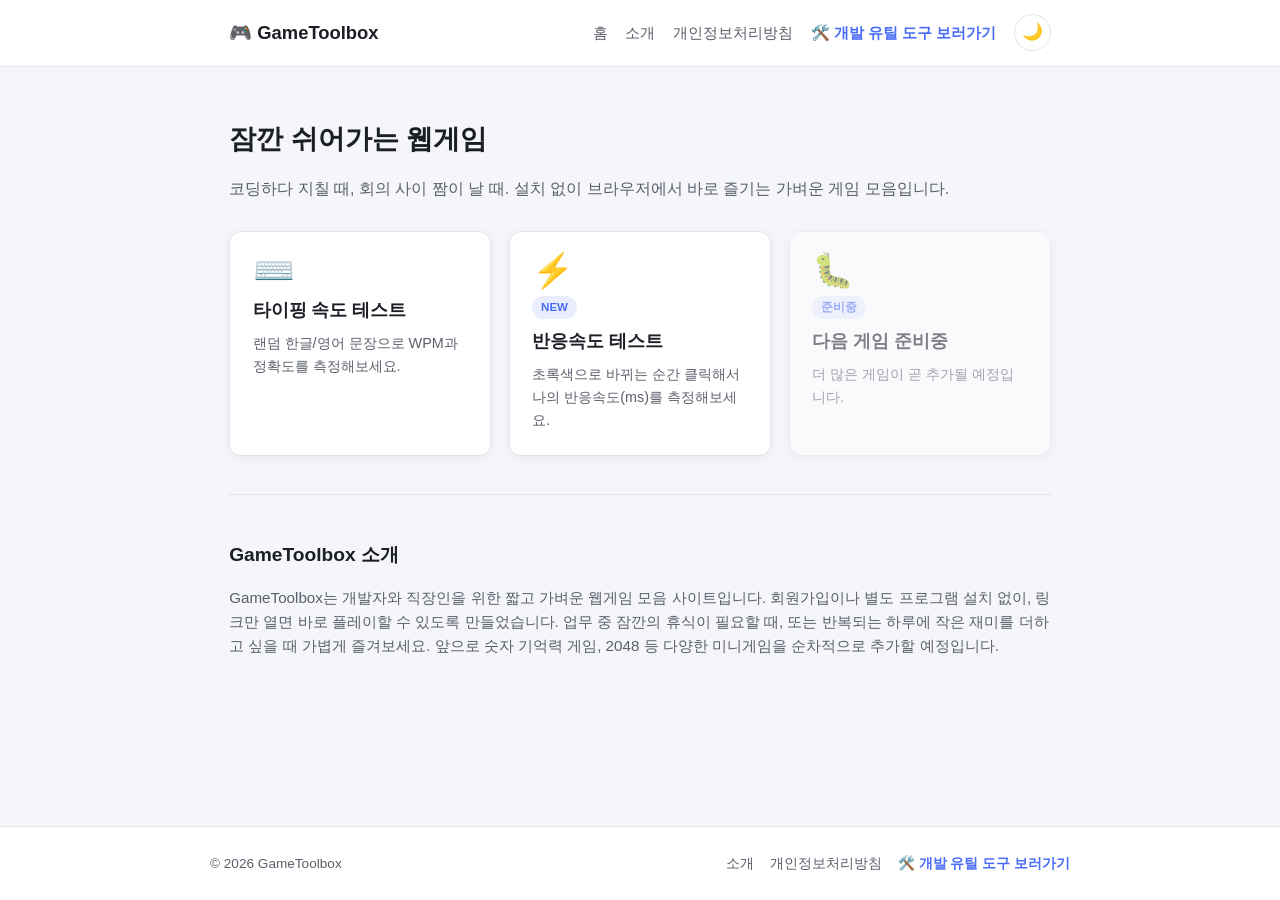
==== index.html @ 72c4d0c0 "Add reaction speed test game Second game: 반응속도 테스트 — click when the stage turns green to measure rea" ====
<!DOCTYPE html>
<html lang="ko">
<head>
<meta charset="UTF-8" />
<meta name="viewport" content="width=device-width, initial-scale=1.0" />
<title>GameToolbox - 개발자·직장인을 위한 웹게임 모음</title>
<meta name="description" content="설치 없이 브라우저에서 바로 즐기는 개발자·직장인 웹게임 모음. 타이핑 속도 테스트로 잠깐의 휴식과 실력 향상을 동시에 잡아보세요." />
<link rel="icon" href="data:,">
<link rel="stylesheet" href="assets/css/common.css" />
</head>
<body>

<header class="site-header">
  <nav class="nav">
    <a href="index.html" class="nav-brand">🎮 GameToolbox</a>
    <div class="nav-links">
      <a href="index.html">홈</a>
      <a href="about.html">소개</a>
      <a href="privacy.html">개인정보처리방침</a>
      <a href="https://moraenymph-oss.github.io/devtoolbox/" class="external" target="_blank" rel="noopener">🛠️ 개발 유틸 도구 보러가기</a>
      <button type="button" class="theme-toggle" data-theme-toggle aria-label="다크모드 전환">🌙</button>
    </div>
  </nav>
</header>

<main>
  <h1 class="page-title">잠깐 쉬어가는 웹게임</h1>
  <p class="page-desc">코딩하다 지칠 때, 회의 사이 짬이 날 때. 설치 없이 브라우저에서 바로 즐기는 가벼운 게임 모음입니다.</p>

  <section class="game-grid">
    <a href="typing-test.html" class="game-card">
      <div class="game-icon">⌨️</div>
      <h3>타이핑 속도 테스트</h3>
      <p>랜덤 한글/영어 문장으로 WPM과 정확도를 측정해보세요.</p>
    </a>

    <a href="reaction-test.html" class="game-card">
      <div class="game-icon">⚡</div>
      <span class="badge">NEW</span>
      <h3>반응속도 테스트</h3>
      <p>초록색으로 바뀌는 순간 클릭해서 나의 반응속도(ms)를 측정해보세요.</p>
    </a>

    <div class="game-card coming-soon">
      <div class="game-icon">🐛</div>
      <span class="badge">준비중</span>
      <h3>다음 게임 준비중</h3>
      <p>더 많은 게임이 곧 추가될 예정입니다.</p>
    </div>
  </section>

  <section class="info-section">
    <h2>GameToolbox 소개</h2>
    <p>
      GameToolbox는 개발자와 직장인을 위한 짧고 가벼운 웹게임 모음 사이트입니다.
      회원가입이나 별도 프로그램 설치 없이, 링크만 열면 바로 플레이할 수 있도록 만들었습니다.
      업무 중 잠깐의 휴식이 필요할 때, 또는 반복되는 하루에 작은 재미를 더하고 싶을 때 가볍게 즐겨보세요.
      앞으로 숫자 기억력 게임, 2048 등 다양한 미니게임을 순차적으로 추가할 예정입니다.
    </p>
  </section>
</main>

<footer class="site-footer">
  <div class="footer-inner">
    <span>&copy; 2026 GameToolbox</span>
    <div class="footer-links">
      <a href="about.html">소개</a>
      <a href="privacy.html">개인정보처리방침</a>
      <a href="https://moraenymph-oss.github.io/devtoolbox/" class="external" target="_blank" rel="noopener">🛠️ 개발 유틸 도구 보러가기</a>
    </div>
  </div>
</footer>

<script src="assets/js/common.js"></script>
</body>
</html>
---- assets/css/common.css ----
/* ==========================================================================
   GameToolbox 공통 스타일 (네비게이션, 푸터, 다크모드, 카드, 광고 영역)
   ========================================================================== */

:root {
  --bg: #f5f6fa;
  --bg-elevated: #ffffff;
  --fg: #1c1e26;
  --fg-muted: #5b5f6b;
  --border: #e2e4ea;
  --accent: #4a6cf7;
  --accent-hover: #3a5ce0;
  --correct: #1f9d55;
  --incorrect: #e0324b;
  --incorrect-bg: rgba(224, 50, 75, 0.12);
  --shadow: 0 2px 10px rgba(20, 22, 30, 0.06);
  --radius: 12px;
  --max-width: 860px;
}

[data-theme="dark"] {
  --bg: #14161c;
  --bg-elevated: #1d2029;
  --fg: #e9eaf0;
  --fg-muted: #9aa0ae;
  --border: #2b2e3a;
  --accent: #6d8bff;
  --accent-hover: #8199ff;
  --correct: #3ddc84;
  --incorrect: #ff5c72;
  --incorrect-bg: rgba(255, 92, 114, 0.16);
  --shadow: 0 2px 14px rgba(0, 0, 0, 0.35);
}

@media (prefers-color-scheme: dark) {
  :root:not([data-theme="light"]) {
    --bg: #14161c;
    --bg-elevated: #1d2029;
    --fg: #e9eaf0;
    --fg-muted: #9aa0ae;
    --border: #2b2e3a;
    --accent: #6d8bff;
    --accent-hover: #8199ff;
    --correct: #3ddc84;
    --incorrect: #ff5c72;
    --incorrect-bg: rgba(255, 92, 114, 0.16);
    --shadow: 0 2px 14px rgba(0, 0, 0, 0.35);
  }
}

* {
  box-sizing: border-box;
}

html {
  -webkit-text-size-adjust: 100%;
}

body {
  margin: 0;
  font-family: "Pretendard", "Apple SD Gothic Neo", "Malgun Gothic", -apple-system,
    BlinkMacSystemFont, "Segoe UI", Roboto, sans-serif;
  background: var(--bg);
  color: var(--fg);
  line-height: 1.6;
  transition: background 0.2s ease, color 0.2s ease;
  min-height: 100vh;
  display: flex;
  flex-direction: column;
}

a {
  color: var(--accent);
  text-decoration: none;
}

a:hover {
  color: var(--accent-hover);
  text-decoration: underline;
}

/* ---------- 네비게이션 ---------- */
.site-header {
  border-bottom: 1px solid var(--border);
  background: var(--bg-elevated);
  position: sticky;
  top: 0;
  z-index: 20;
}

.nav {
  max-width: var(--max-width);
  margin: 0 auto;
  padding: 0.9rem 1.2rem;
  display: flex;
  align-items: center;
  justify-content: space-between;
  gap: 1rem;
  flex-wrap: wrap;
}

.nav-brand {
  font-size: 1.15rem;
  font-weight: 800;
  color: var(--fg);
  display: flex;
  align-items: center;
  gap: 0.4rem;
}

.nav-brand:hover {
  text-decoration: none;
  color: var(--accent);
}

.nav-links {
  display: flex;
  align-items: center;
  gap: 1.1rem;
  flex-wrap: wrap;
  font-size: 0.95rem;
}

.nav-links a {
  color: var(--fg-muted);
  font-weight: 500;
}

.nav-links a:hover {
  color: var(--accent);
}

.nav-links a.external {
  color: var(--accent);
  font-weight: 600;
}

.theme-toggle {
  border: 1px solid var(--border);
  background: var(--bg-elevated);
  color: var(--fg);
  border-radius: 999px;
  width: 2.3rem;
  height: 2.3rem;
  display: inline-flex;
  align-items: center;
  justify-content: center;
  cursor: pointer;
  font-size: 1.05rem;
  line-height: 1;
  transition: background 0.15s ease, transform 0.1s ease;
}

.theme-toggle:hover {
  background: var(--border);
}

.theme-toggle:active {
  transform: scale(0.94);
}

/* ---------- 레이아웃 ---------- */
main {
  flex: 1;
  width: 100%;
  max-width: var(--max-width);
  margin: 0 auto;
  padding: 2rem 1.2rem 3rem;
}

.page-title {
  font-size: 1.7rem;
  font-weight: 800;
  margin-bottom: 0.4rem;
}

.page-desc {
  color: var(--fg-muted);
  margin-bottom: 1.8rem;
}

/* ---------- 카드 (게임 목록) ---------- */
.game-grid {
  display: grid;
  grid-template-columns: repeat(auto-fill, minmax(240px, 1fr));
  gap: 1.1rem;
  margin-top: 1.5rem;
}

.game-card {
  background: var(--bg-elevated);
  border: 1px solid var(--border);
  border-radius: var(--radius);
  padding: 1.4rem;
  box-shadow: var(--shadow);
  transition: transform 0.15s ease, border-color 0.15s ease;
  display: flex;
  flex-direction: column;
  gap: 0.5rem;
}

.game-card:hover {
  transform: translateY(-3px);
  border-color: var(--accent);
  text-decoration: none;
}

.game-card .game-icon {
  font-size: 2.1rem;
  line-height: 1;
}

.game-card h3 {
  margin: 0;
  font-size: 1.1rem;
  color: var(--fg);
}

.game-card p {
  margin: 0;
  font-size: 0.9rem;
  color: var(--fg-muted);
}

.game-card .badge {
  align-self: flex-start;
  font-size: 0.72rem;
  font-weight: 700;
  padding: 0.15rem 0.55rem;
  border-radius: 999px;
  background: rgba(74, 108, 247, 0.12);
  color: var(--accent);
}

.game-card.coming-soon {
  opacity: 0.55;
  cursor: default;
  pointer-events: none;
}

/* ---------- 공통 버튼 ---------- */
.btn {
  display: inline-flex;
  align-items: center;
  justify-content: center;
  gap: 0.4rem;
  border: none;
  border-radius: 999px;
  padding: 0.75rem 1.7rem;
  font-size: 1rem;
  font-weight: 700;
  cursor: pointer;
  background: var(--accent);
  color: #fff;
  transition: background 0.15s ease, transform 0.1s ease;
}

.btn:hover {
  background: var(--accent-hover);
  text-decoration: none;
}

.btn:active {
  transform: scale(0.97);
}

.btn-outline {
  background: transparent;
  color: var(--accent);
  border: 1.5px solid var(--accent);
}

.btn-outline:hover {
  background: rgba(74, 108, 247, 0.1);
}

/* ---------- 광고 영역 ---------- */
.ad-slot {
  border: 1px dashed var(--border);
  border-radius: var(--radius);
  padding: 1.1rem;
  text-align: center;
  color: var(--fg-muted);
  font-size: 0.82rem;
  background: var(--bg-elevated);
  margin: 1.6rem 0;
  min-height: 90px;
  display: flex;
  align-items: center;
  justify-content: center;
}

/* ---------- 안내/팁 섹션 ---------- */
.info-section {
  margin-top: 2.4rem;
  padding-top: 1.8rem;
  border-top: 1px solid var(--border);
}

.info-section h2 {
  font-size: 1.2rem;
  margin-bottom: 0.7rem;
}

.info-section p {
  color: var(--fg-muted);
  font-size: 0.95rem;
  margin-bottom: 0.9rem;
}

.info-section ul {
  color: var(--fg-muted);
  font-size: 0.95rem;
  padding-left: 1.3rem;
}

.info-section li {
  margin-bottom: 0.45rem;
}

/* ---------- 푸터 ---------- */
.site-footer {
  border-top: 1px solid var(--border);
  background: var(--bg-elevated);
  padding: 1.6rem 1.2rem;
  margin-top: 2rem;
}

.footer-inner {
  max-width: var(--max-width);
  margin: 0 auto;
  display: flex;
  flex-wrap: wrap;
  gap: 0.8rem 1.4rem;
  align-items: center;
  justify-content: space-between;
  font-size: 0.85rem;
  color: var(--fg-muted);
}

.footer-links {
  display: flex;
  gap: 1rem;
  flex-wrap: wrap;
}

.footer-links a {
  color: var(--fg-muted);
}

.footer-links a.external {
  color: var(--accent);
  font-weight: 600;
}

/* ---------- 게임 공통 UI (패널/통계바/결과화면) ---------- */
.panel {
  background: var(--bg-elevated);
  border: 1px solid var(--border);
  border-radius: var(--radius);
  box-shadow: var(--shadow);
  padding: 1.5rem;
}

.stat-bar {
  display: flex;
  align-items: center;
  gap: 1.4rem;
  margin-bottom: 1.2rem;
  flex-wrap: wrap;
}

.stat {
  display: flex;
  flex-direction: column;
  gap: 0.1rem;
}

.stat-label {
  font-size: 0.75rem;
  color: var(--fg-muted);
  text-transform: uppercase;
  letter-spacing: 0.03em;
}

.stat-value {
  font-size: 1.25rem;
  font-weight: 800;
  font-variant-numeric: tabular-nums;
}

.btn-sm {
  padding: 0.45rem 1rem;
  font-size: 0.85rem;
}

.stat-bar .btn-sm {
  margin-left: auto;
}

.hint {
  margin: 0.7rem 0 0;
  font-size: 0.82rem;
  color: var(--fg-muted);
  text-align: center;
}

.result-panel {
  text-align: center;
}

.result-title {
  margin: 0 0 1.2rem;
  font-size: 1.4rem;
}

.result-grid {
  display: grid;
  grid-template-columns: repeat(3, 1fr);
  gap: 0.9rem;
  margin-bottom: 0.4rem;
}

.result-box {
  background: var(--bg);
  border: 1px solid var(--border);
  border-radius: var(--radius);
  padding: 1.1rem 0.5rem;
  display: flex;
  flex-direction: column;
  gap: 0.3rem;
}

.result-value {
  font-size: 1.7rem;
  font-weight: 800;
  color: var(--accent);
  font-variant-numeric: tabular-nums;
}

.result-label {
  font-size: 0.78rem;
  color: var(--fg-muted);
}

/* ---------- 반응형 ---------- */
@media (max-width: 480px) {
  .page-title {
    font-size: 1.4rem;
  }

  main {
    padding: 1.4rem 1rem 2.4rem;
  }

  .footer-inner {
    flex-direction: column;
    align-items: flex-start;
  }

  .panel {
    padding: 1.1rem;
  }

  .stat-bar .btn-sm {
    order: 3;
    margin-left: 0;
    width: 100%;
  }

  .result-grid {
    grid-template-columns: 1fr;
  }
}
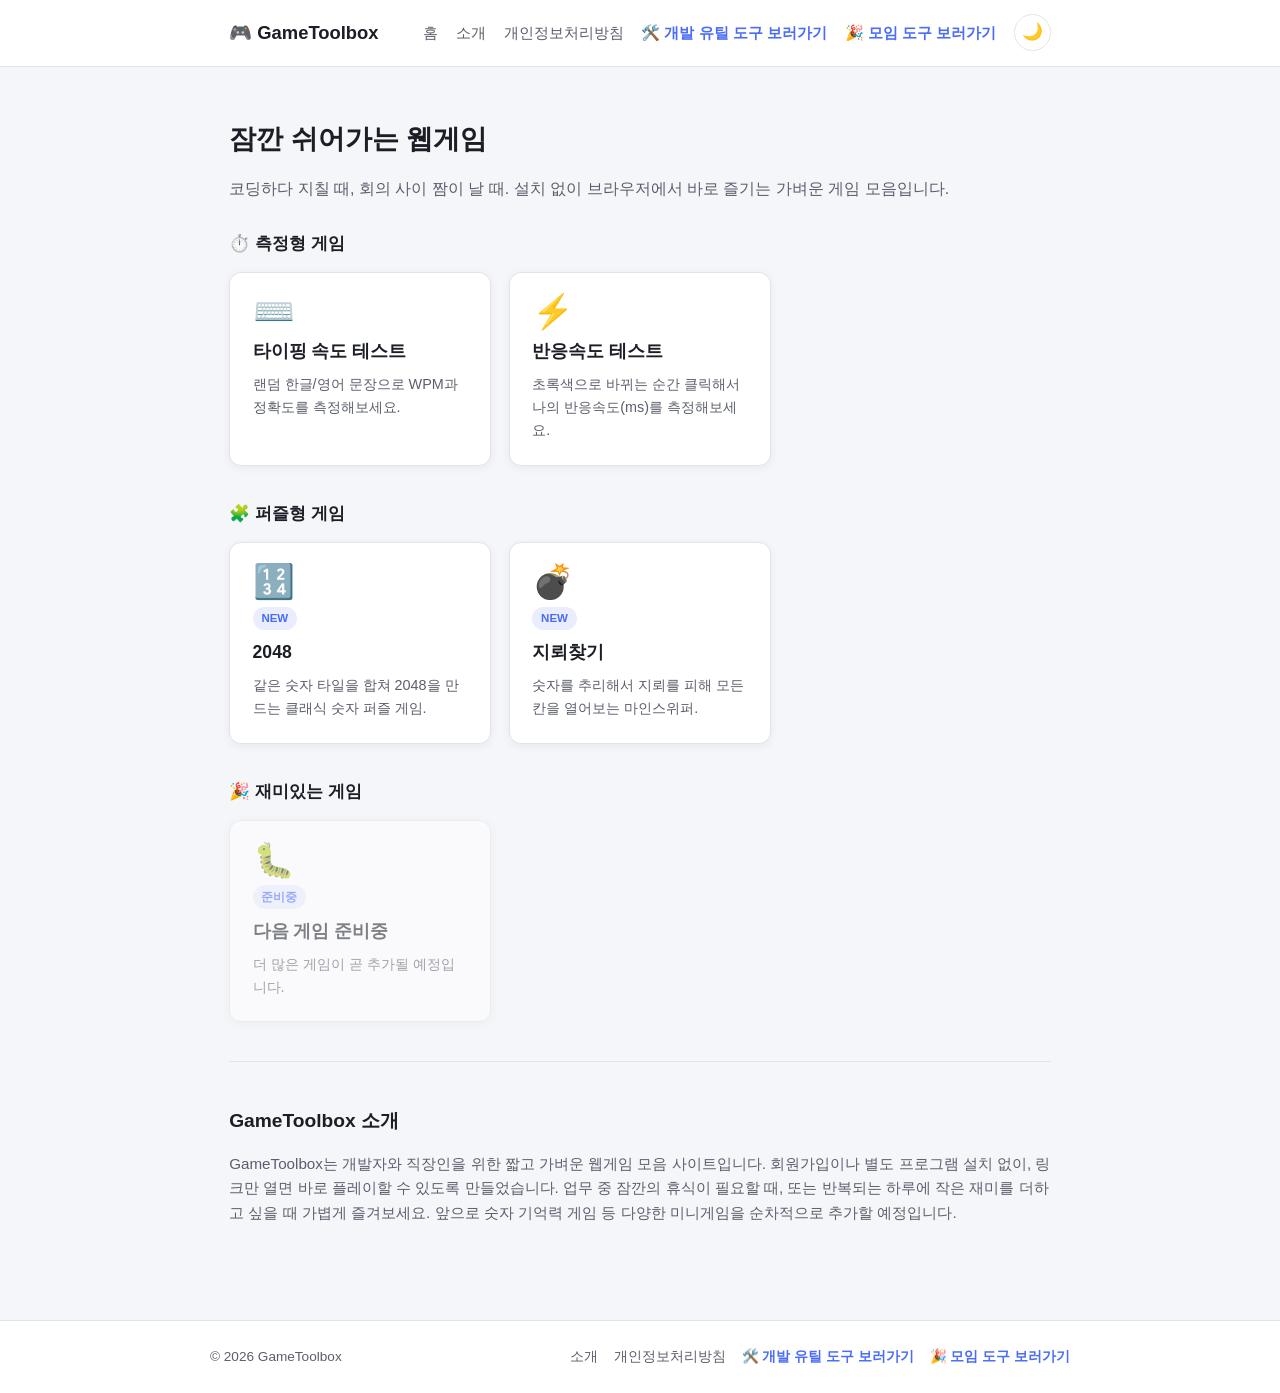
==== commit f6364e28: "Add 2048 and Minesweeper games - 2048: 4x4 grid, arrow keys + swipe, tile slide/merge animations,   " ====
--- a/index.html
+++ b/index.html
@@ -18,6 +18,7 @@
       <a href="about.html">소개</a>
       <a href="privacy.html">개인정보처리방침</a>
       <a href="https://moraenymph-oss.github.io/devtoolbox/" class="external" target="_blank" rel="noopener">🛠️ 개발 유틸 도구 보러가기</a>
+      <a href="https://moraenymph-oss.github.io/partytools-/" class="external" target="_blank" rel="noopener">🎉 모임 도구 보러가기</a>
       <button type="button" class="theme-toggle" data-theme-toggle aria-label="다크모드 전환">🌙</button>
     </div>
   </nav>
@@ -27,25 +28,51 @@
   <h1 class="page-title">잠깐 쉬어가는 웹게임</h1>
   <p class="page-desc">코딩하다 지칠 때, 회의 사이 짬이 날 때. 설치 없이 브라우저에서 바로 즐기는 가벼운 게임 모음입니다.</p>
 
-  <section class="game-grid">
-    <a href="typing-test.html" class="game-card">
-      <div class="game-icon">⌨️</div>
-      <h3>타이핑 속도 테스트</h3>
-      <p>랜덤 한글/영어 문장으로 WPM과 정확도를 측정해보세요.</p>
-    </a>
+  <section class="game-category">
+    <h2 class="category-title">⏱️ 측정형 게임</h2>
+    <div class="game-grid">
+      <a href="typing-test.html" class="game-card">
+        <div class="game-icon">⌨️</div>
+        <h3>타이핑 속도 테스트</h3>
+        <p>랜덤 한글/영어 문장으로 WPM과 정확도를 측정해보세요.</p>
+      </a>
 
-    <a href="reaction-test.html" class="game-card">
-      <div class="game-icon">⚡</div>
-      <span class="badge">NEW</span>
-      <h3>반응속도 테스트</h3>
-      <p>초록색으로 바뀌는 순간 클릭해서 나의 반응속도(ms)를 측정해보세요.</p>
-    </a>
+      <a href="reaction-test.html" class="game-card">
+        <div class="game-icon">⚡</div>
+        <h3>반응속도 테스트</h3>
+        <p>초록색으로 바뀌는 순간 클릭해서 나의 반응속도(ms)를 측정해보세요.</p>
+      </a>
+    </div>
+  </section>
 
-    <div class="game-card coming-soon">
-      <div class="game-icon">🐛</div>
-      <span class="badge">준비중</span>
-      <h3>다음 게임 준비중</h3>
-      <p>더 많은 게임이 곧 추가될 예정입니다.</p>
+  <section class="game-category">
+    <h2 class="category-title">🧩 퍼즐형 게임</h2>
+    <div class="game-grid">
+      <a href="2048.html" class="game-card">
+        <div class="game-icon">🔢</div>
+        <span class="badge">NEW</span>
+        <h3>2048</h3>
+        <p>같은 숫자 타일을 합쳐 2048을 만드는 클래식 숫자 퍼즐 게임.</p>
+      </a>
+
+      <a href="minesweeper.html" class="game-card">
+        <div class="game-icon">💣</div>
+        <span class="badge">NEW</span>
+        <h3>지뢰찾기</h3>
+        <p>숫자를 추리해서 지뢰를 피해 모든 칸을 열어보는 마인스위퍼.</p>
+      </a>
+    </div>
+  </section>
+
+  <section class="game-category">
+    <h2 class="category-title">🎉 재미있는 게임</h2>
+    <div class="game-grid">
+      <div class="game-card coming-soon">
+        <div class="game-icon">🐛</div>
+        <span class="badge">준비중</span>
+        <h3>다음 게임 준비중</h3>
+        <p>더 많은 게임이 곧 추가될 예정입니다.</p>
+      </div>
     </div>
   </section>
 
@@ -55,7 +82,7 @@
       GameToolbox는 개발자와 직장인을 위한 짧고 가벼운 웹게임 모음 사이트입니다.
       회원가입이나 별도 프로그램 설치 없이, 링크만 열면 바로 플레이할 수 있도록 만들었습니다.
       업무 중 잠깐의 휴식이 필요할 때, 또는 반복되는 하루에 작은 재미를 더하고 싶을 때 가볍게 즐겨보세요.
-      앞으로 숫자 기억력 게임, 2048 등 다양한 미니게임을 순차적으로 추가할 예정입니다.
+      앞으로 숫자 기억력 게임 등 다양한 미니게임을 순차적으로 추가할 예정입니다.
     </p>
   </section>
 </main>
@@ -67,6 +94,7 @@
       <a href="about.html">소개</a>
       <a href="privacy.html">개인정보처리방침</a>
       <a href="https://moraenymph-oss.github.io/devtoolbox/" class="external" target="_blank" rel="noopener">🛠️ 개발 유틸 도구 보러가기</a>
+      <a href="https://moraenymph-oss.github.io/partytools-/" class="external" target="_blank" rel="noopener">🎉 모임 도구 보러가기</a>
     </div>
   </div>
 </footer>
--- a/assets/css/common.css
+++ b/assets/css/common.css
@@ -180,11 +180,28 @@
 }
 
 /* ---------- 카드 (게임 목록) ---------- */
+.game-category {
+  margin-top: 2.2rem;
+}
+
+.game-category:first-of-type {
+  margin-top: 0;
+}
+
+.category-title {
+  font-size: 1.05rem;
+  font-weight: 800;
+  margin: 0 0 0.9rem;
+  color: var(--fg);
+  display: flex;
+  align-items: center;
+  gap: 0.4rem;
+}
+
 .game-grid {
   display: grid;
   grid-template-columns: repeat(auto-fill, minmax(240px, 1fr));
   gap: 1.1rem;
-  margin-top: 1.5rem;
 }
 
 .game-card {
@@ -443,6 +460,50 @@
   color: var(--fg-muted);
 }
 
+/* ---------- 게임 오버레이 (보드 위에 뜨는 결과 팝업: 2048/지뢰찾기 등) ---------- */
+.game-overlay {
+  position: absolute;
+  inset: 0;
+  background: rgba(20, 22, 30, 0.72);
+  display: flex;
+  align-items: center;
+  justify-content: center;
+  z-index: 5;
+  border-radius: var(--radius);
+}
+
+.game-overlay[hidden] {
+  display: none;
+}
+
+.overlay-card {
+  background: var(--bg-elevated);
+  border-radius: var(--radius);
+  padding: 1.4rem;
+  width: min(88vw, 320px);
+  text-align: center;
+  box-shadow: var(--shadow);
+}
+
+.overlay-card h3 {
+  margin: 0 0 0.4rem;
+  font-size: 1.3rem;
+}
+
+.overlay-card p {
+  margin: 0 0 0.9rem;
+  color: var(--fg-muted);
+  font-size: 0.9rem;
+}
+
+.overlay-actions {
+  display: flex;
+  gap: 0.6rem;
+  justify-content: center;
+  margin-top: 0.9rem;
+  flex-wrap: wrap;
+}
+
 /* ---------- 반응형 ---------- */
 @media (max-width: 480px) {
   .page-title {
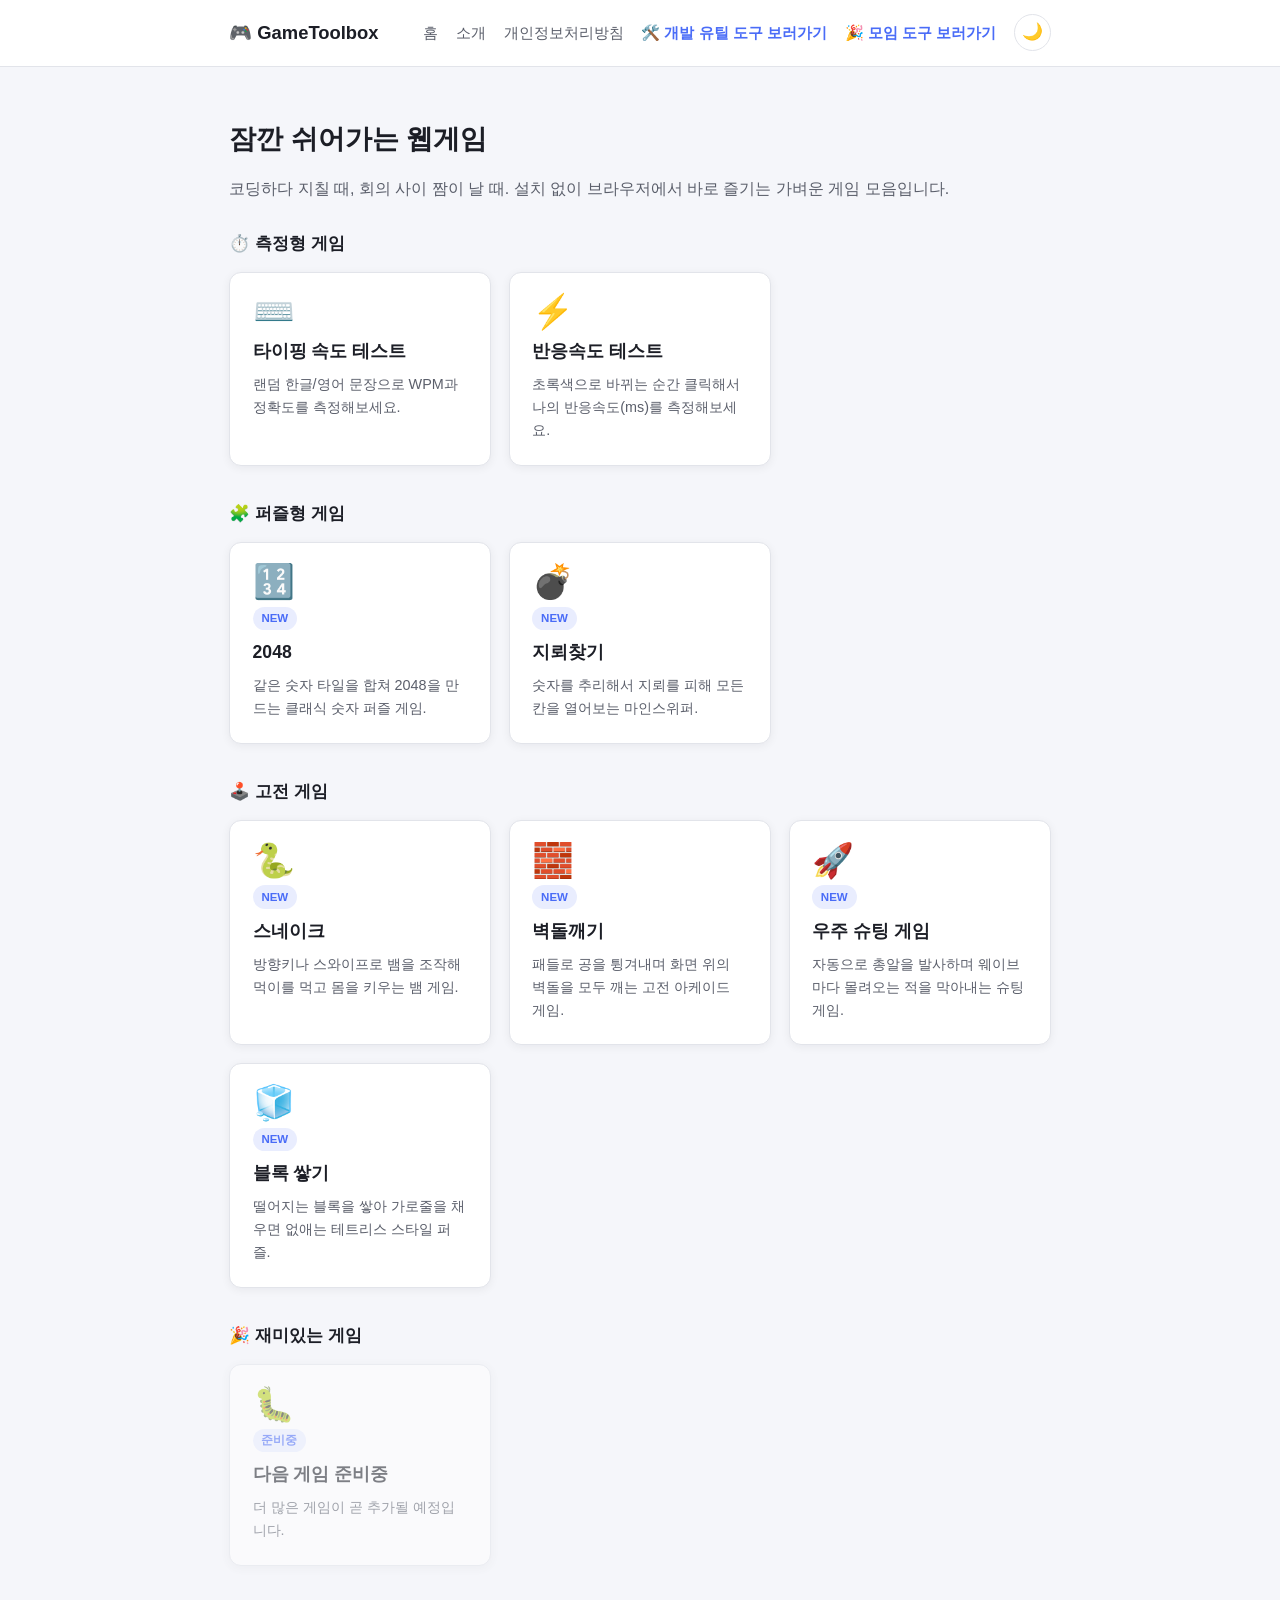
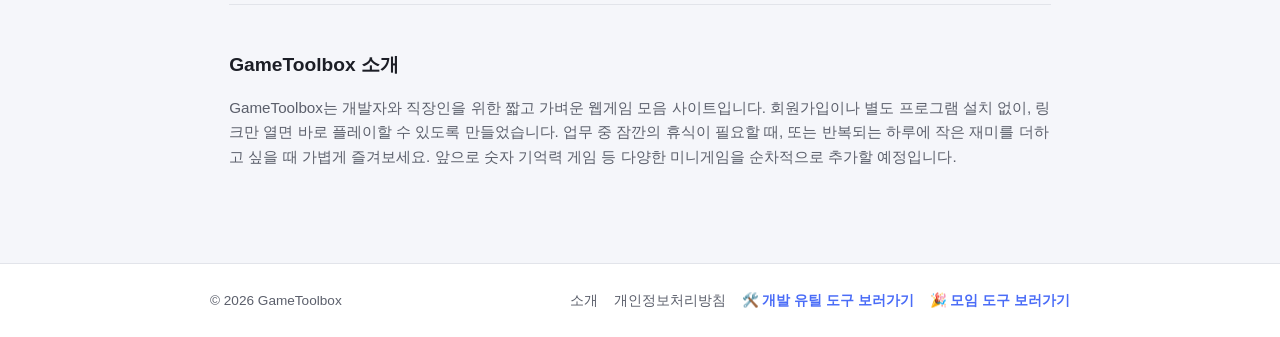
==== commit 93b94b28: "Add four classic arcade games: Snake, Breakout, Space Shooter, Tetris - Snake: grid-based canvas gam" ====
--- a/index.html
+++ b/index.html
@@ -65,6 +65,39 @@
   </section>
 
   <section class="game-category">
+    <h2 class="category-title">🕹️ 고전 게임</h2>
+    <div class="game-grid">
+      <a href="snake.html" class="game-card">
+        <div class="game-icon">🐍</div>
+        <span class="badge">NEW</span>
+        <h3>스네이크</h3>
+        <p>방향키나 스와이프로 뱀을 조작해 먹이를 먹고 몸을 키우는 뱀 게임.</p>
+      </a>
+
+      <a href="breakout.html" class="game-card">
+        <div class="game-icon">🧱</div>
+        <span class="badge">NEW</span>
+        <h3>벽돌깨기</h3>
+        <p>패들로 공을 튕겨내며 화면 위의 벽돌을 모두 깨는 고전 아케이드 게임.</p>
+      </a>
+
+      <a href="shooter.html" class="game-card">
+        <div class="game-icon">🚀</div>
+        <span class="badge">NEW</span>
+        <h3>우주 슈팅 게임</h3>
+        <p>자동으로 총알을 발사하며 웨이브마다 몰려오는 적을 막아내는 슈팅 게임.</p>
+      </a>
+
+      <a href="tetris.html" class="game-card">
+        <div class="game-icon">🧊</div>
+        <span class="badge">NEW</span>
+        <h3>블록 쌓기</h3>
+        <p>떨어지는 블록을 쌓아 가로줄을 채우면 없애는 테트리스 스타일 퍼즐.</p>
+      </a>
+    </div>
+  </section>
+
+  <section class="game-category">
     <h2 class="category-title">🎉 재미있는 게임</h2>
     <div class="game-grid">
       <div class="game-card coming-soon">
--- a/assets/css/common.css
+++ b/assets/css/common.css
@@ -460,6 +460,35 @@
   color: var(--fg-muted);
 }
 
+/* ---------- 캔버스 아케이드 게임 공통 (스네이크/벽돌깨기/슈팅/테트리스) ---------- */
+.arcade-app {
+  margin-top: 1rem;
+}
+
+.arcade-controls {
+  display: flex;
+  align-items: center;
+  gap: 1.2rem;
+  flex-wrap: wrap;
+}
+
+.arcade-wrap {
+  position: relative;
+  width: max-content;
+  max-width: 100%;
+  margin: 1rem auto 0;
+}
+
+.arcade-screen {
+  display: block;
+  background: #0d1117;
+  border-radius: var(--radius);
+  box-shadow: inset 0 0 0 2px rgba(255, 255, 255, 0.06);
+  max-width: 100%;
+  height: auto;
+  touch-action: none;
+}
+
 /* ---------- 게임 오버레이 (보드 위에 뜨는 결과 팝업: 2048/지뢰찾기 등) ---------- */
 .game-overlay {
   position: absolute;
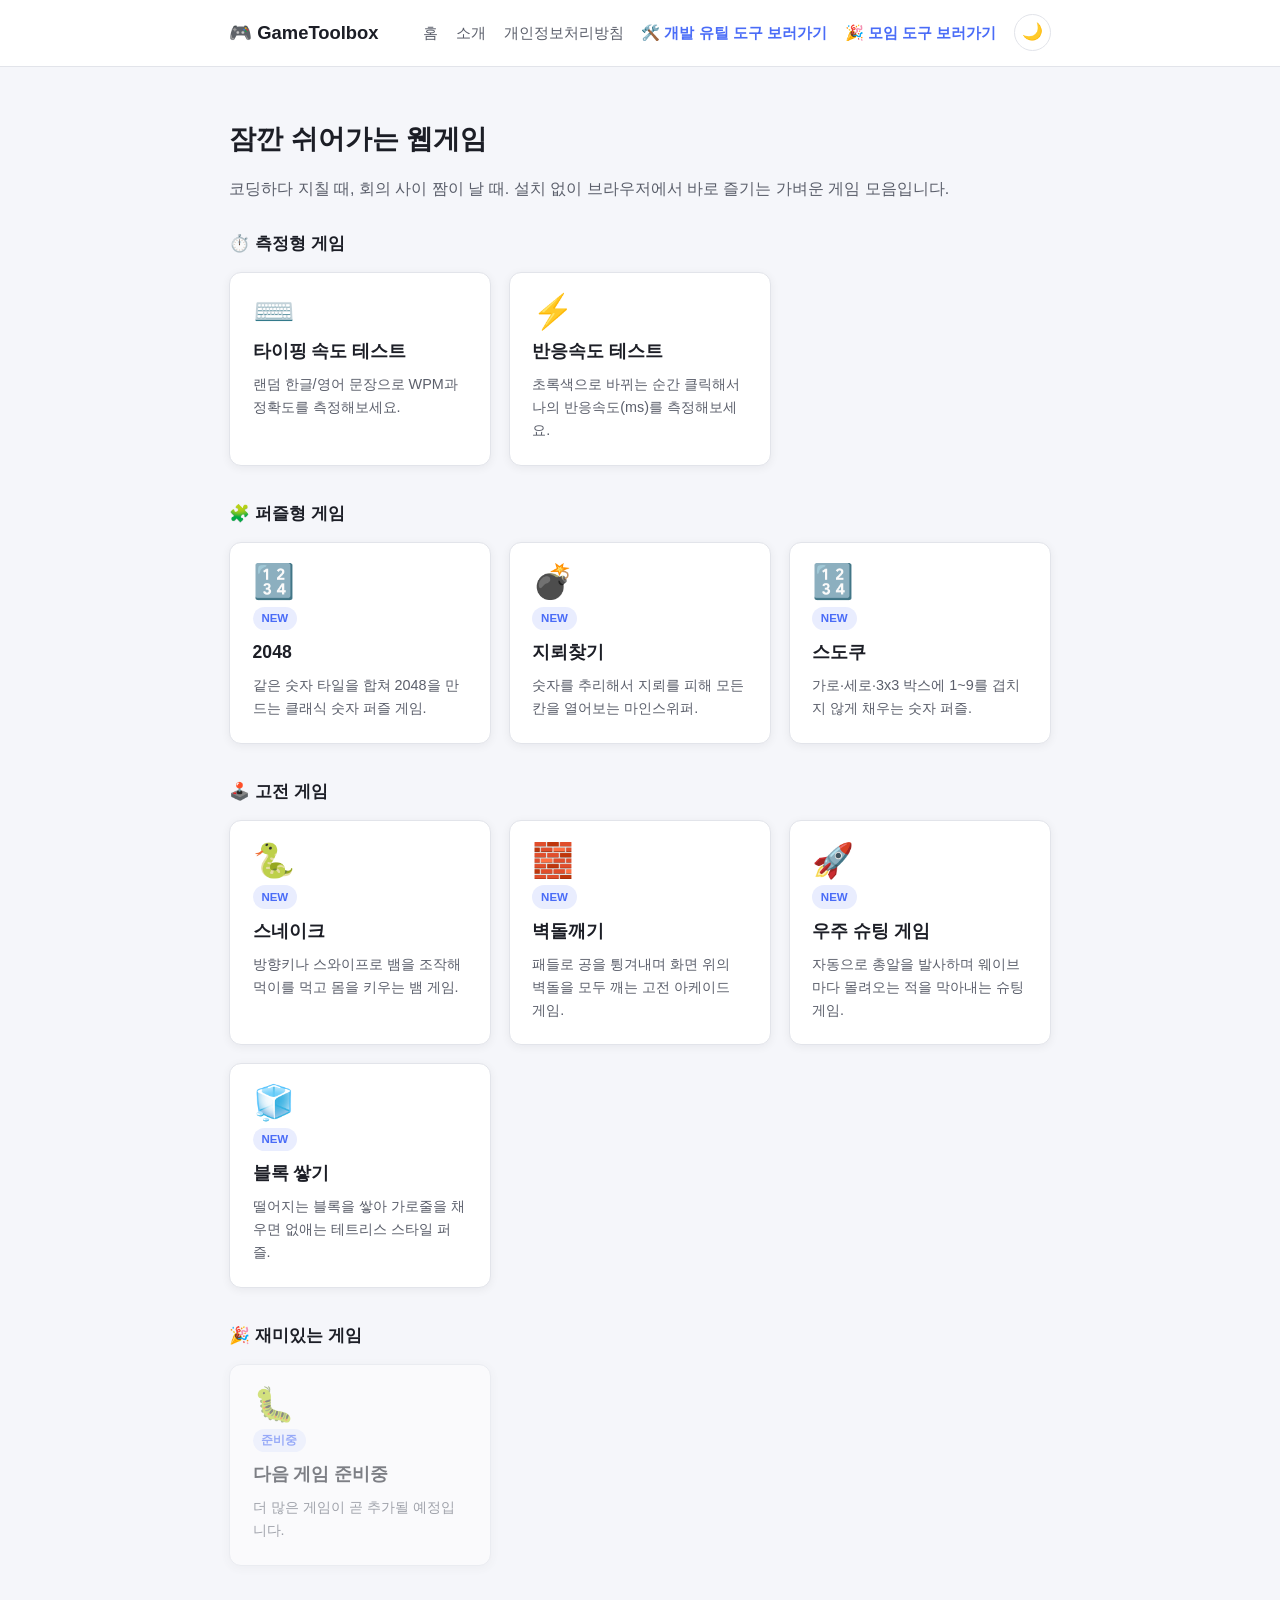
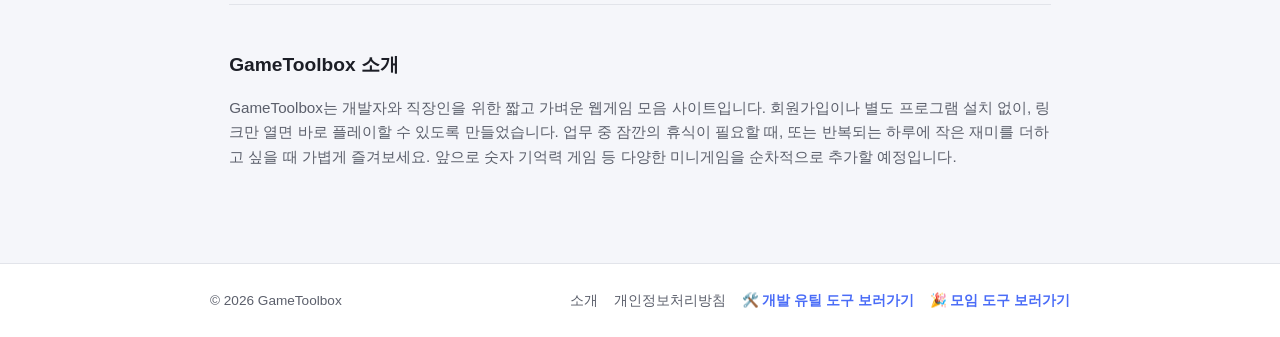
==== commit 66778628: "Add Sudoku game Generates a fresh puzzle per difficulty (초급/중급/고급) with a backtracking solver that e" ====
--- a/index.html
+++ b/index.html
@@ -60,6 +60,13 @@
         <span class="badge">NEW</span>
         <h3>지뢰찾기</h3>
         <p>숫자를 추리해서 지뢰를 피해 모든 칸을 열어보는 마인스위퍼.</p>
+      </a>
+
+      <a href="sudoku.html" class="game-card">
+        <div class="game-icon">🔢</div>
+        <span class="badge">NEW</span>
+        <h3>스도쿠</h3>
+        <p>가로·세로·3x3 박스에 1~9를 겹치지 않게 채우는 숫자 퍼즐.</p>
       </a>
     </div>
   </section>
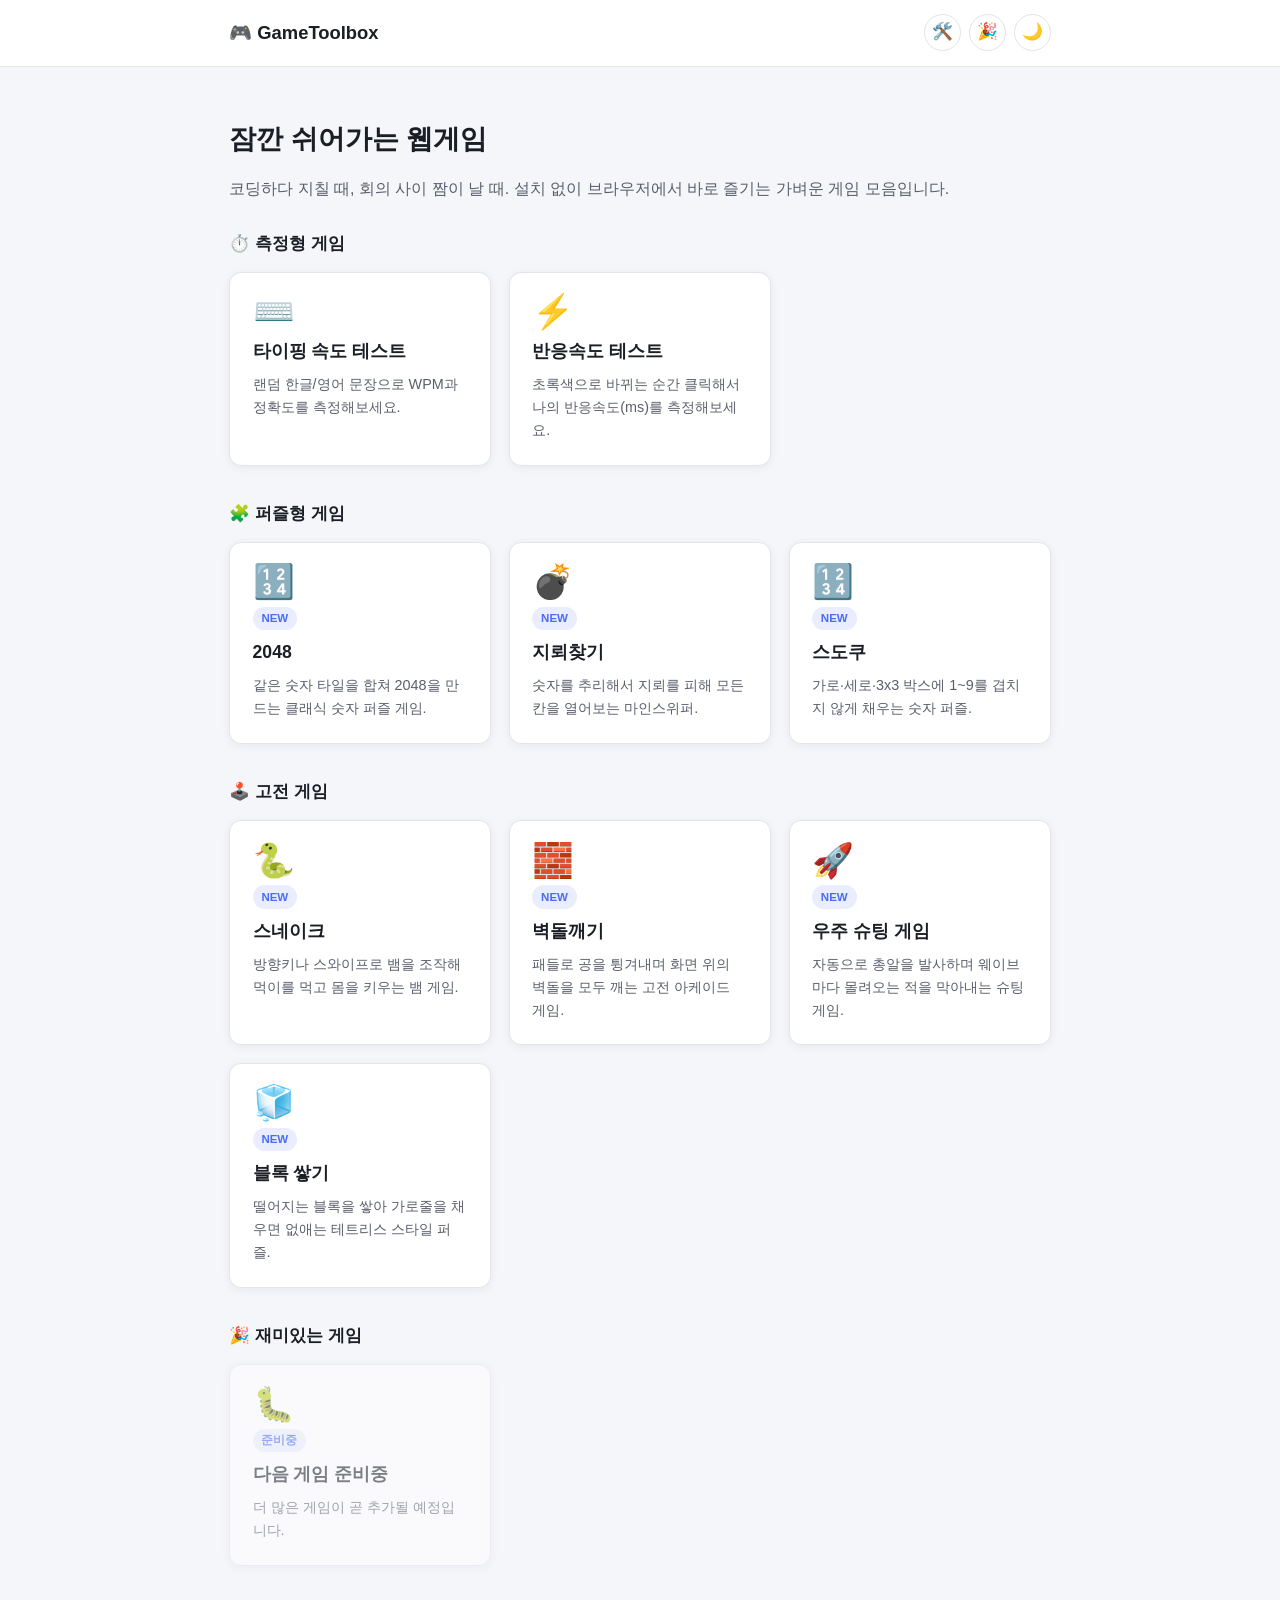
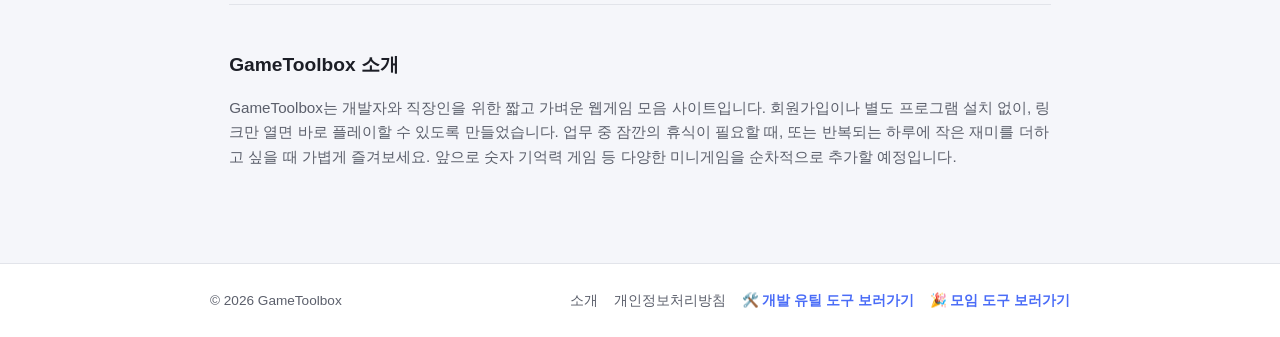
==== commit 5bfdd7f8: "Simplify top nav so it fits on one line on mobile The nav had grown to 6-7 items (홈/소개/개인정보처리방침/두 개의" ====
--- a/index.html
+++ b/index.html
@@ -5,7 +5,21 @@
 <meta name="viewport" content="width=device-width, initial-scale=1.0" />
 <title>GameToolbox - 개발자·직장인을 위한 웹게임 모음</title>
 <meta name="description" content="설치 없이 브라우저에서 바로 즐기는 개발자·직장인 웹게임 모음. 타이핑 속도 테스트로 잠깐의 휴식과 실력 향상을 동시에 잡아보세요." />
-<link rel="icon" href="data:,">
+<meta name="naver-site-verification" content="e8e539bc7d9bcc01f4ad1d94a92a0253d990b85f" />
+<meta property="og:type" content="website" />
+<meta property="og:site_name" content="GameToolbox" />
+<meta property="og:locale" content="ko_KR" />
+<meta property="og:url" content="https://game.makewithai.kr/" />
+<meta property="og:title" content="GameToolbox - 개발자·직장인을 위한 웹게임 모음" />
+<meta property="og:description" content="설치 없이 브라우저에서 바로 즐기는 개발자·직장인 웹게임 모음. 타이핑 속도 테스트로 잠깐의 휴식과 실력 향상을 동시에 잡아보세요." />
+<meta property="og:image" content="https://game.makewithai.kr/assets/img/og-image.png" />
+<meta property="og:image:width" content="1200" />
+<meta property="og:image:height" content="630" />
+<meta name="twitter:card" content="summary_large_image" />
+<meta name="twitter:title" content="GameToolbox - 개발자·직장인을 위한 웹게임 모음" />
+<meta name="twitter:description" content="설치 없이 브라우저에서 바로 즐기는 개발자·직장인 웹게임 모음. 타이핑 속도 테스트로 잠깐의 휴식과 실력 향상을 동시에 잡아보세요." />
+<meta name="twitter:image" content="https://game.makewithai.kr/assets/img/og-image.png" />
+<link rel="icon" type="image/svg+xml" href="assets/img/favicon.svg">
 <link rel="stylesheet" href="assets/css/common.css" />
 </head>
 <body>
@@ -14,11 +28,8 @@
   <nav class="nav">
     <a href="index.html" class="nav-brand">🎮 GameToolbox</a>
     <div class="nav-links">
-      <a href="index.html">홈</a>
-      <a href="about.html">소개</a>
-      <a href="privacy.html">개인정보처리방침</a>
-      <a href="https://moraenymph-oss.github.io/devtoolbox/" class="external" target="_blank" rel="noopener">🛠️ 개발 유틸 도구 보러가기</a>
-      <a href="https://moraenymph-oss.github.io/partytools-/" class="external" target="_blank" rel="noopener">🎉 모임 도구 보러가기</a>
+      <a href="https://moraenymph-oss.github.io/devtoolbox/" class="icon-link" target="_blank" rel="noopener" title="개발 유틸 도구 보러가기" aria-label="개발 유틸 도구 보러가기">🛠️</a>
+      <a href="https://moraenymph-oss.github.io/partytools-/" class="icon-link" target="_blank" rel="noopener" title="모임 도구 보러가기" aria-label="모임 도구 보러가기">🎉</a>
       <button type="button" class="theme-toggle" data-theme-toggle aria-label="다크모드 전환">🌙</button>
     </div>
   </nav>
--- a/assets/css/common.css
+++ b/assets/css/common.css
@@ -116,7 +116,7 @@
 .nav-links {
   display: flex;
   align-items: center;
-  gap: 1.1rem;
+  gap: 0.5rem;
   flex-wrap: wrap;
   font-size: 0.95rem;
 }
@@ -133,6 +133,31 @@
 .nav-links a.external {
   color: var(--accent);
   font-weight: 600;
+}
+
+.icon-link {
+  border: 1px solid var(--border);
+  background: var(--bg-elevated);
+  color: var(--fg);
+  border-radius: 999px;
+  width: 2.3rem;
+  height: 2.3rem;
+  display: inline-flex;
+  align-items: center;
+  justify-content: center;
+  font-size: 1.05rem;
+  line-height: 1;
+  text-decoration: none;
+  transition: background 0.15s ease, transform 0.1s ease;
+}
+
+.icon-link:hover {
+  background: var(--border);
+  text-decoration: none;
+}
+
+.icon-link:active {
+  transform: scale(0.94);
 }
 
 .theme-toggle {
